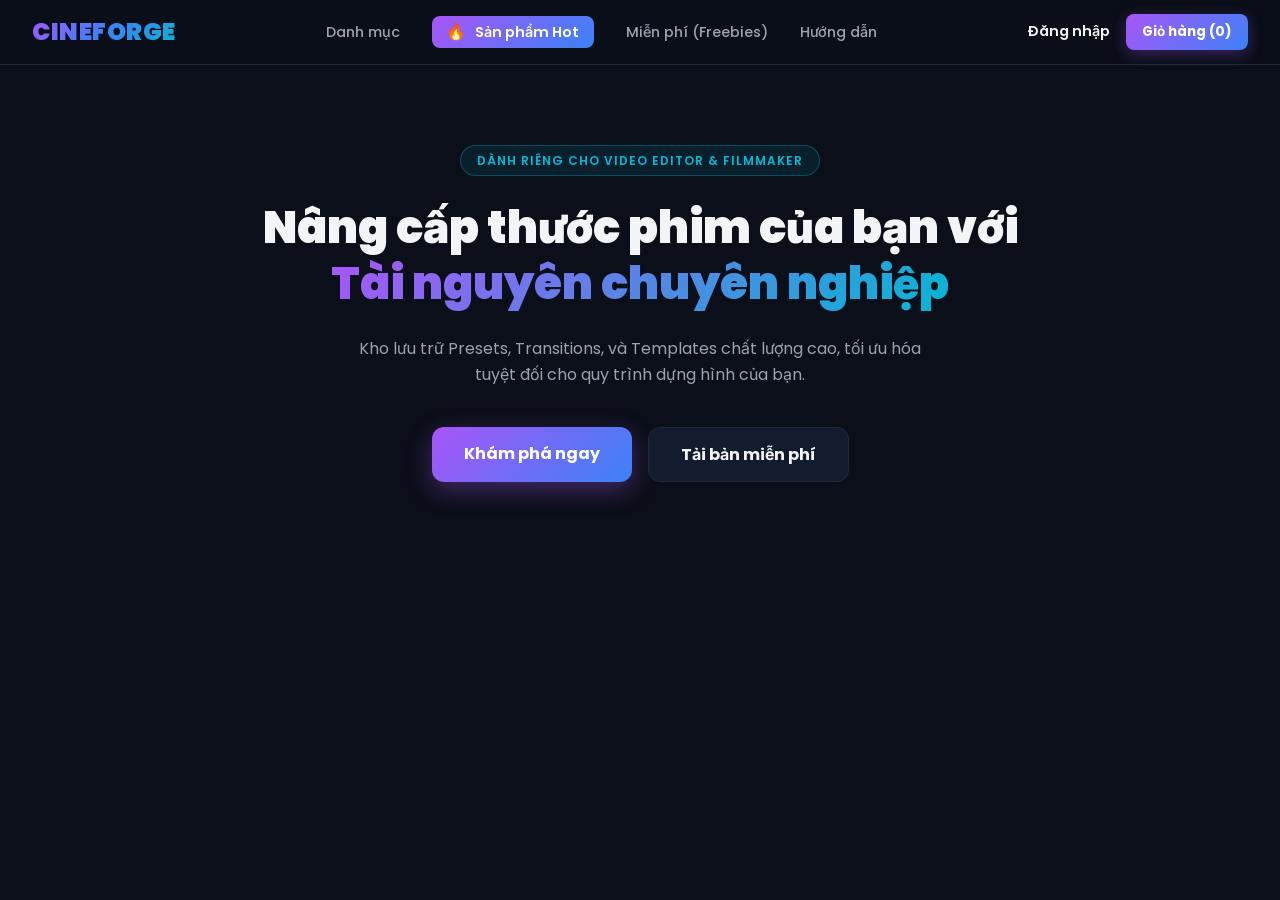
==== index.html @ b5e8103b "first commit" ====
<!doctype html>
<html lang="vi">
  <head>
    <meta charset="UTF-8" />
    <meta name="viewport" content="width=device-width, initial-scale=1.0" />
    <link rel="icon" type="image/svg+xml" href="fabicon.svg" />
    <title>Dự án sell_online</title>
    <!-- Google Fonts -->
    <link
      href="https://fonts.googleapis.com/css2?family=Inter:wght@400;500;600;700;900&family=Poppins:wght@400;600;700;900&display=swap"
      rel="stylesheet"
    />
    <!-- Liên kết file CSS riêng -->
    <link rel="stylesheet" href="style.css" />
  </head>
  <body>
    <!-- Navigation Bar -->
    <header>
      <div class="nav-container">
        <div class="logo">CINEFORGE</div>
        <ul class="nav-links">
          <li><a href="danh_muc.html">Danh mục</a></li>
          <li>
            <a
              href="san_pham.html"
              class="btn-buy"
              style="color: #ffffff; font-weight: 600"
            >
              <span class="pulse-icon">🔥</span> Sản phẩm Hot
            </a>
          </li>
          <li><a href="free.html">Miễn phí (Freebies)</a></li>
          <li><a href="help.html">Hướng dẫn</a></li>
        </ul>
        <div class="nav-actions">
          <a href="login.html" id="login" class="login-btn">Đăng nhập</a>
          <a href="gio_hang.html" class="cart-btn">Giỏ hàng (0)</a>
        </div>
      </div>
    </header>

    <!-- Hero Section -->
    <section class="hero">
      <div class="hero-badge">Dành riêng cho Video Editor & Filmmaker</div>
      <h1>
        Nâng cấp thước phim của bạn với <span>Tài nguyên chuyên nghiệp</span>
      </h1>
      <p>
        Kho lưu trữ Presets, Transitions, và Templates chất lượng cao, tối ưu
        hóa tuyệt đối cho quy trình dựng hình của bạn.
      </p>
      <div class="hero-buttons">
        <a href="kham_pha.html" class="btn-primary">Khám phá ngay</a>
        <a href="free.html" class="btn-secondary">Tải bản miễn phí</a>
      </div>
    </section>

    <!-- Modal Đăng Nhập -->
    <div id="loginModal" class="modal-overlay">
      <div class="modal-container">
        <button class="modal-close" id="closeModalBtn">&times;</button>
        <div style="text-align: center; margin-bottom: 2rem">
          <h2
            style="
              font-size: 1.75rem;
              font-weight: 900;
              margin-bottom: 0.5rem;
              color: #ffffff;
            "
          >
            Đăng Nhập
          </h2>
          <p style="color: var(--text-muted); font-size: 0.9rem">
            Truy cập vào kho tài nguyên CineForge
          </p>
        </div>

        <!-- Nút Đăng nhập nhanh bằng Google -->
        <button type="button" id="googleLoginBtn">
          <svg width="18" height="18" viewBox="0 0 24 24">
            <path
              fill="#4285F4"
              d="M23.745 12.27c0-.7-.06-1.4-.19-2.07H12v4.51h6.6c-.29 1.52-1.14 2.82-2.4 3.68v3.05h3.88c2.27-2.09 3.66-5.17 3.66-9.17z"
            />
            <path
              fill="#34A853"
              d="M12 24c3.24 0 5.95-1.08 7.93-2.91l-3.88-3.05c-1.08.72-2.45 1.16-4.05 1.16-3.13 0-5.78-2.11-6.73-4.96H1.18v3.14C3.15 21.32 7.23 24 12 24z"
            />
            <path
              fill="#FBBC05"
              d="M5.27 14.24c-.25-.72-.38-1.49-.38-2.24s.13-1.52.38-2.24V6.62H1.18C.43 8.13 0 9.82 0 12s.43 3.87 1.18 5.38l4.09-3.14z"
            />
            <path
              fill="#EA4335"
              d="M12 4.75c1.77 0 3.35.61 4.6 1.8l3.42-3.42C17.95 1.19 15.24 0 12 0 7.23 0 3.15 2.68 1.18 6.62l4.09 3.14c.95-2.85 3.6-4.96 6.73-4.96z"
            />
          </svg>
          Tiếp tục với Google
        </button>

        <div
          style="
            display: flex;
            align-items: center;
            text-align: center;
            color: var(--text-muted);
            margin-bottom: 1.25rem;
            font-size: 0.85rem;
          "
        >
          <div
            style="flex: 1; border-bottom: 1px solid var(--border-color)"
          ></div>
          <span style="padding: 0 0.75rem">hoặc đăng nhập bằng email</span>
          <div
            style="flex: 1; border-bottom: 1px solid var(--border-color)"
          ></div>
        </div>

        <form>
          <div class="form-group">
            <label>Email hoặc tên tài khoản</label>
            <input type="text" placeholder="Nhập email của bạn..." required />
          </div>
          <div class="form-group">
            <label>Mật khẩu</label>
            <input type="password" placeholder="Nhập mật khẩu..." required />
          </div>
          <button type="submit" class="modal-submit-btn">Đăng Nhập Ngay</button>
        </form>
      </div>
    </div>

    <!-- Liên kết file JavaScript -->
    <script src="script.js"></script>
  </body>
</html>
---- style.css ----
/* Thiết lập chung & Biến màu chủ đạo Dark Mode */
:root {
  --bg-dark: #0b0f19;
  --bg-card: #131b2e;
  --neon-purple: #a855f7;
  --electric-blue: #3b82f6;
  --neon-cyan: #06b6d4;
  --text-main: #f3f4f6;
  --text-muted: #9ca3af;
  --border-color: #1f2937;
}

* {
  margin: 0;
  padding: 0;
  box-sizing: border-box;
}

body {
  background-color: var(--bg-dark);
  color: var(--text-main);
  font-family: "Poppins", "Inter", sans-serif;
  line-height: 1.5;
  overflow-x: hidden;
}

/* Header & Navigation */
header {
  position: sticky;
  top: 0;
  z-index: 50;
  background-color: rgba(11, 15, 25, 0.85);
  backdrop-filter: blur(10px);
  border-bottom: 1px solid var(--border-color);
}

.nav-container {
  max-width: 1280px;
  margin: 0 auto;
  padding: 0 1.5rem;
  height: 4rem;
  display: flex;
  align-items: center;
  justify-content: space-between;
}

.logo {
  font-size: 1.5rem;
  font-weight: 900;
  background: linear-gradient(
    135deg,
    var(--neon-purple),
    var(--electric-blue),
    var(--neon-cyan)
  );
  -webkit-background-clip: text;
  -webkit-text-fill-color: transparent;
  letter-spacing: 0.5px;
}

.nav-links {
  display: flex;
  gap: 2rem;
  list-style: none;
}

.nav-links a {
  color: var(--text-muted);
  text-decoration: none;
  font-size: 0.9rem;
  font-weight: 500;
  transition: color 0.2s;
}

.nav-links a:hover {
  color: var(--neon-cyan);
}

.nav-actions {
  display: flex;
  align-items: center;
  gap: 1rem;
}

.login-btn {
  color: var(--text-main);
  text-decoration: none;
  font-size: 0.9rem;
  font-weight: 600;
  transition: color 0.2s;
}

.login-btn:hover {
  color: var(--neon-purple);
}

.cart-btn {
  background: linear-gradient(135deg, var(--neon-purple), var(--electric-blue));
  color: white;
  padding: 0.5rem 1rem;
  border-radius: 0.5rem;
  font-size: 0.85rem;
  font-weight: 700;
  text-decoration: none;
  box-shadow: 0 4px 15px rgba(168, 85, 247, 0.3);
  transition: opacity 0.2s;
}

.cart-btn:hover {
  opacity: 0.9;
}

/* file cấu hình nếu muốn nó dịnh chuyển chử khi phóng to thu nhỏ */
/* .hero {
  position: relative;
  padding: 6rem 1rem 8rem;
  text-align: center;
}

.hero-badge {
  display: inline-block;
  padding: 0.35rem 1rem;
  margin-bottom: 1.5rem;
  font-size: 0.75rem;
  font-weight: 600;
  text-transform: uppercase;
  letter-spacing: 1px;
  color: var(--neon-cyan);
  background-color: rgba(6, 182, 212, 0.1);
  border: 1px solid rgba(6, 182, 212, 0.3);
  border-radius: 50px;
}

.hero h1 {
  font-size: clamp(2.5rem, 5vw, 4rem);
  font-weight: 900;
  max-width: 900px;
  margin: 0 auto 1.5rem;
  line-height: 1.2;
}

.hero h1 span {
  background: linear-gradient(135deg, var(--neon-purple), var(--neon-cyan));
  -webkit-background-clip: text;
  -webkit-text-fill-color: transparent;
}

.hero p {
  color: var(--text-muted);
  font-size: 1.1rem;
  max-width: 650px;
  margin: 0 auto 2.5rem;
} */

/* Hero Section - Đã tối ưu chống dịch chuyển chữ */
.hero {
  position: relative;
  padding: 5rem 1rem 6rem;
  text-align: center;
  max-width: 1000px; /* Giới hạn khung chứa để chữ không bị bè ra quá rộng */
  margin: 0 auto;
}

.hero-badge {
  display: inline-block;
  padding: 0.35rem 1rem;
  margin-bottom: 1.5rem;
  font-size: 0.75rem;
  font-weight: 600;
  text-transform: uppercase;
  letter-spacing: 1px;
  color: var(--neon-cyan);
  background-color: rgba(6, 182, 212, 0.1);
  border: 1px solid rgba(6, 182, 212, 0.3);
  border-radius: 50px;
}

.hero h1 {
  /* Dùng kích thước ổn định hơn, hạn chế dùng vw quá lớn gây giật chữ */
  font-size: clamp(2rem, 3.5vw, 3.5rem);
  font-weight: 900;
  width: 100%;
  margin: 0 auto 1.5rem;
  line-height: 1.25;
  word-break: keep-all; /* Tránh ngắt từ tiếng Anh/Việt tùy tiện */
}

.hero h1 span {
  background: linear-gradient(135deg, var(--neon-purple), var(--neon-cyan));
  -webkit-background-clip: text;
  -webkit-text-fill-color: transparent;
  display: inline-block; /* Giúp cụm chữ màu không bị trôi dòng độc lập lỗi */
}

.hero p {
  color: var(--text-muted);
  font-size: 1rem;
  max-width: 600px;
  margin: 0 auto 2.5rem;
  line-height: 1.6;
}

.hero-buttons {
  display: flex;
  justify-content: center;
  gap: 1rem;
  flex-wrap: wrap;
}

.btn-primary {
  background: linear-gradient(135deg, var(--neon-purple), var(--electric-blue));
  color: white;
  padding: 0.9rem 2rem;
  border-radius: 0.75rem;
  font-weight: 700;
  text-decoration: none;
  box-shadow: 0 8px 25px rgba(168, 85, 247, 0.35);
  transition: transform 0.2s;
}

.btn-primary:hover {
  transform: translateY(-2px);
}

.btn-secondary {
  background-color: var(--bg-card);
  color: var(--text-main);
  border: 1px solid var(--border-color);
  padding: 0.9rem 2rem;
  border-radius: 0.75rem;
  font-weight: 700;
  text-decoration: none;
  transition: border-color 0.2s;
}

.btn-secondary:hover {
  border-color: var(--text-muted);
}

/* tab danh mục */
/* Shop Page Specific Styles */
.shop-container {
  max-width: 1280px;
  margin: 2rem auto;
  padding: 0 1.5rem;
  display: grid;
  grid-template-columns: 260px 1fr;
  gap: 2rem;
}

@media (max-width: 768px) {
  .shop-container {
    grid-template-columns: 1fr;
  }
}

/* Sidebar Filter */
.filter-sidebar {
  background-color: var(--bg-card);
  border: 1px solid var(--border-color);
  border-radius: 1rem;
  padding: 1.5rem;
  height: fit-content;
}

.filter-group h3 {
  font-size: 1rem;
  font-weight: 700;
  margin-bottom: 1rem;
  color: var(--text-main);
}

.filter-options {
  list-style: none;
  display: flex;
  flex-direction: column;
  gap: 0.75rem;
  margin-bottom: 1.5rem;
}

.filter-options label {
  display: flex;
  align-items: center;
  gap: 0.5rem;
  color: var(--text-muted);
  font-size: 0.9rem;
  cursor: pointer;
  transition: color 0.2s;
}

.filter-options label:hover {
  color: var(--neon-cyan);
}

/* Product Grid */
.product-grid {
  display: grid;
  grid-template-columns: repeat(auto-fill, minmax(280px, 1fr));
  gap: 1.5rem;
}

.product-card {
  background-color: var(--bg-card);
  border: 1px solid var(--border-color);
  border-radius: 1rem;
  overflow: hidden;
  transition:
    transform 0.2s,
    border-color 0.2s;
  display: flex;
  flex-direction: column;
}

.product-card:hover {
  transform: translateY(-4px);
  border-color: var(--neon-purple);
}

.product-thumb {
  position: relative;
  width: 100%;
  height: 160px;
  background: linear-gradient(135deg, #1e293b, #0f172a);
  display: flex;
  align-items: center;
  justify-content: center;
  color: var(--text-muted);
  font-weight: 600;
}

.product-badge {
  position: absolute;
  top: 10px;
  left: 10px;
  background: rgba(168, 85, 247, 0.85);
  backdrop-filter: blur(4px);
  color: white;
  font-size: 0.7rem;
  font-weight: 700;
  padding: 0.25rem 0.6rem;
  border-radius: 4px;
}

.product-content {
  padding: 1.25rem;
  display: flex;
  flex-direction: column;
  flex-grow: 1;
}

.product-title {
  font-size: 1rem;
  font-weight: 700;
  margin-bottom: 0.5rem;
  color: var(--text-main);
}

.product-desc {
  font-size: 0.85rem;
  color: var(--text-muted);
  margin-bottom: 1rem;
  flex-grow: 1;
}

.product-footer {
  display: flex;
  align-items: center;
  justify-content: space-between;
  border-top: 1px solid var(--border-color);
  padding-top: 1rem;
  margin-top: auto;
}

.product-price {
  font-size: 1.1rem;
  font-weight: 900;
  color: var(--neon-cyan);
}

.btn-buy {
  background: linear-gradient(135deg, var(--neon-purple), var(--electric-blue));
  color: white;
  padding: 0.4rem 0.9rem;
  border-radius: 0.5rem;
  font-size: 0.8rem;
  font-weight: 700;
  text-decoration: none;
  transition: opacity 0.2s;
}

.btn-buy:hover {
  opacity: 0.9;
}

/* tab sản phẩm */
/* Product Detail Page Styles */
.product-detail-container {
  max-width: 1200px;
  margin: 2.5rem auto;
  padding: 0 1.5rem;
  display: grid;
  grid-template-columns: 1.2fr 1fr;
  gap: 3rem;
}

@media (max-width: 900px) {
  .product-detail-container {
    grid-template-columns: 1fr;
  }
}

.product-media-preview {
  width: 100%;
  aspect-ratio: 16/9;
  background: linear-gradient(135deg, #1e293b, #0f172a);
  border: 1px solid var(--border-color);
  border-radius: 1rem;
  display: flex;
  flex-direction: column;
  align-items: center;
  justify-content: center;
  color: var(--text-muted);
  font-weight: 600;
  margin-bottom: 1.5rem;
  position: relative;
  overflow: hidden;
}

.product-info-box {
  background-color: var(--bg-card);
  border: 1px solid var(--border-color);
  border-radius: 1rem;
  padding: 2rem;
}

.product-specs {
  display: grid;
  grid-template-columns: 1fr 1fr;
  gap: 1rem;
  margin: 1.5rem 0;
  padding: 1.25rem 0;
  border-top: 1px solid var(--border-color);
  border-bottom: 1px solid var(--border-color);
}

.spec-item span {
  display: block;
  font-size: 0.8rem;
  color: var(--text-muted);
}

.spec-item strong {
  font-size: 0.95rem;
  color: var(--text-main);
}

.price-tag {
  font-size: 2rem;
  font-weight: 900;
  color: var(--neon-cyan);
  margin-bottom: 1rem;
}

.install-guide {
  margin-top: 1.5rem;
  background: rgba(168, 85, 247, 0.05);
  border: 1px dashed rgba(168, 85, 247, 0.3);
  padding: 1rem;
  border-radius: 0.75rem;
}

.install-guide h4 {
  color: var(--neon-purple);
  font-size: 0.95rem;
  margin-bottom: 0.5rem;
}

.install-guide p {
  font-size: 0.85rem;
  color: var(--text-muted);
}
/*  */
/* Hiệu ứng nhịp tim cho nút */
.pulse-icon {
  display: inline-block;
  animation: pulse 1.5s infinite;
  margin-right: 6px; /* Khoảng cách giữa icon và chữ */
  font-size: 1.1em;
}

@keyframes pulse {
  0% {
    transform: scale(1);
    opacity: 0.8;
  }
  50% {
    transform: scale(1.2);
    opacity: 1;
  }
  100% {
    transform: scale(1);
    opacity: 0.8;
  }
}
/*  */
/* tab help */
/* Help Page Styles */
.help-container {
  max-width: 900px;
  margin: 3rem auto;
  padding: 0 1.5rem;
}

.help-section {
  margin-bottom: 2.5rem;
}

.help-section h2 {
  font-size: 1.5rem;
  font-weight: 800;
  margin-bottom: 1.25rem;
  color: var(--text-main);
  display: flex;
  align-items: center;
  gap: 0.5rem;
}

.faq-box {
  background-color: var(--bg-card);
  border: 1px solid var(--border-color);
  border-radius: 1rem;
  padding: 1.5rem;
  margin-bottom: 1rem;
  transition: border-color 0.2s;
}

.faq-box:hover {
  border-color: var(--neon-cyan);
}

.faq-question {
  font-size: 1.05rem;
  font-weight: 700;
  color: var(--text-main);
  margin-bottom: 0.5rem;
}

.faq-answer {
  font-size: 0.9rem;
  color: var(--text-muted);
  line-height: 1.6;
}

/* Đăng nhập */
/* Google */
/* Style cho nút đăng nhập Google trong Modal */
#googleLoginBtn {
  width: 100%;
  padding: 0.75rem;
  background-color: #ffffff;
  color: #374151;
  border: 1px solid var(--border-color);
  border-radius: 0.5rem;
  font-weight: 600;
  font-size: 0.95rem;
  cursor: pointer;
  display: flex;
  align-items: center;
  justify-content: center;
  gap: 0.75rem;
  margin-bottom: 1.25rem;
  transition:
    background-color 0.2s,
    transform 0.1s;
}

#googleLoginBtn:hover {
  background-color: #f3f4f6; /* Đổi màu nhẹ khi rê chuột vào */
}
/*  */
/* Modal Popup Styles */
.modal-overlay {
  display: none; /* Mặc định ẩn đi */
  position: fixed;
  top: 0;
  left: 0;
  width: 100%;
  height: 100%;
  background-color: rgba(0, 0, 0, 0.7);
  backdrop-filter: blur(5px);
  z-index: 1000;
  justify-content: center;
  align-items: center;
}

.modal-container {
  background-color: var(--bg-card);
  border: 1px solid var(--border-color);
  border-radius: 1.25rem;
  padding: 2.5rem;
  width: 100%;
  max-width: 400px;
  box-shadow: 0 20px 40px rgba(0, 0, 0, 0.5);
  position: relative;
  animation: modalScale 0.3s ease-in-out;
}

@keyframes modalScale {
  from {
    transform: scale(0.8);
    opacity: 0;
  }
  to {
    transform: scale(1);
    opacity: 1;
  }
}

.modal-close {
  position: absolute;
  top: 1.25rem;
  right: 1.25rem;
  background: none;
  border: none;
  color: var(--text-muted);
  font-size: 1.5rem;
  cursor: pointer;
  transition: color 0.2s;
}

.modal-close:hover {
  color: var(--text-main);
}

.form-group {
  margin-bottom: 1.25rem;
}

.form-group label {
  display: block;
  font-size: 0.9rem;
  color: var(--text-muted);
  margin-bottom: 0.5rem;
}

.form-group input {
  width: 100%;
  padding: 0.75rem 1rem;
  background-color: #0b0f19;
  border: 1px solid var(--border-color);
  border-radius: 0.5rem;
  color: var(--text-main);
  font-size: 1rem;
  outline: none;
  transition: border-color 0.2s;
}

.form-group input:focus {
  border-color: var(--neon-cyan);
}

.modal-submit-btn {
  width: 100%;
  padding: 0.75rem;
  background: linear-gradient(135deg, var(--neon-purple), var(--electric-blue));
  color: white;
  border: none;
  border-radius: 0.5rem;
  font-weight: 700;
  font-size: 1rem;
  cursor: pointer;
  margin-top: 0.5rem;
  transition: opacity 0.2s;
}

.modal-submit-btn:hover {
  opacity: 0.9;
}

/* khám phá */
/* Tinh chỉnh lại thanh header cho thoáng và đẹp hơn */
.header {
  display: flex;
  justify-content: space-between;
  align-items: center;
  padding: 1.25rem 5%; /* Thêm khoảng đệm trên dưới và trái phải */
  background-color: var(--bg-card, #0b0f19);
  border-bottom: 1px solid var(--border-color, #1f293d);
  position: sticky;
  top: 0;
  z-index: 100;
}

.logo {
  font-size: 1.5rem;
  font-weight: 900;
  color: var(--neon-purple, #a855f7);
}

.nav-links {
  display: flex;
  gap: 2rem; /* Khoảng cách giữa các mục menu */
}

.nav-links a {
  color: var(--text-muted, #9ca3af);
  text-decoration: none;
  font-weight: 500;
  transition: color 0.2s;
}

.nav-links a:hover,
.nav-links a.active {
  color: #ffffff;
}

.login-btn {
  text-decoration: none;
  color: var(--text-main, #ffffff);
  font-weight: 600;
}

/* Giỏ hàng */
.cart-actions {
  display: flex !important;
  gap: 15px !important;
  width: 100% !important;
  margin-top: 20px !important;
}

.cart-actions .btn-back,
.cart-actions .btn-checkout {
  flex: 1 !important;
  width: 50% !important;
  padding: 12px 20px !important;
  font-size: 1rem !important;
  font-weight: 600 !important;
  border-radius: 8px !important;
  text-align: center !important;
  display: inline-flex !important;
  justify-content: center !important;
  align-items: center !important;
  box-sizing: border-box !important;
  text-decoration: none !important;
}

.cart-actions .btn-back {
  background-color: transparent !important;
  border: 1px solid rgba(255, 255, 255, 0.2) !important;
  color: #d1d5db !important;
}

.cart-actions .btn-checkout {
  background: linear-gradient(135deg, #00f2fe, #4facfe) !important;
  color: #0b0f19 !important;
  border: none !important;
  cursor: pointer !important;
}
/*  */
/* download */
/* --- CSS RIÊNG CHO TRANG DOWNLOAD / FREEBIES --- */
/* body {
  background-color: #0b0f19 !important;
  color: #f3f4f6 !important;
  font-family: inherit;
  margin: 0;
  padding: 0;
}

.freebies-section {
  max-width: 1100px;
  margin: 4rem auto;
  padding: 0 2rem;
}

.freebies-header {
  text-align: center;
  margin-bottom: 3.5rem;
}

.freebies-badge {
  display: inline-block;
  padding: 0.4rem 1.2rem;
  font-size: 0.75rem;
  font-weight: 600;
  text-transform: uppercase;
  letter-spacing: 1.5px;
  color: #00f2fe;
  background-color: rgba(6, 182, 212, 0.1);
  border: 1px solid rgba(6, 182, 212, 0.3);
  border-radius: 50px;
  margin-bottom: 1.2rem;
}

.freebies-header h2 {
  font-size: 2.5rem;
  font-weight: 800;
  color: #ffffff;
  margin-bottom: 0.75rem;
}

.freebies-header h2 span {
  background: linear-gradient(135deg, #a855f7, #00f2fe);
  -webkit-background-clip: text;
  -webkit-text-fill-color: transparent;
}

.freebies-header p {
  color: #9ca3af;
  font-size: 1.05rem;
}

.freebies-grid {
  display: grid;
  grid-template-columns: repeat(auto-fit, minmax(340px, 1fr));
  gap: 2.5rem;
}

.freebie-card {
  background-color: #121826;
  border: 1px solid rgba(255, 255, 255, 0.08);
  border-radius: 1rem;
  overflow: hidden;
  transition: all 0.3s ease;
  box-shadow: 0 10px 30px rgba(0, 0, 0, 0.4);
}

.freebie-card:hover {
  border-color: rgba(0, 242, 254, 0.35);
  transform: translateY(-5px);
  box-shadow: 0 15px 35px rgba(0, 242, 254, 0.15);
}

.freebie-banner {
  height: 180px;
  background: linear-gradient(135deg, #1f2937, #111827);
  display: flex;
  align-items: center;
  justify-content: center;
  color: #00f2fe;
  font-weight: 700;
  font-size: 1.15rem;
  border-bottom: 1px solid rgba(255, 255, 255, 0.06);
  text-align: center;
  padding: 0 1rem;
}

.freebie-body {
  padding: 1.8rem;
}

.freebie-name {
  font-size: 1.2rem;
  font-weight: 700;
  color: #ffffff;
  margin-bottom: 0.6rem;
}

.freebie-text {
  color: #9ca3af;
  font-size: 0.95rem;
  margin-bottom: 2rem;
  line-height: 1.6;
}

.freebie-footer {
  display: flex;
  justify-content: space-between;
  align-items: center;
}

.freebie-price {
  color: #00f2fe;
  font-weight: 800;
  font-size: 1.3rem;
}

.btn-download {
  padding: 0.7rem 1.4rem;
  background: linear-gradient(135deg, #00f2fe, #4facfe);
  color: #0b0f19;
  font-weight: 700;
  border: none;
  border-radius: 0.5rem;
  cursor: pointer;
  transition: all 0.2s ease;
  box-shadow: 0 4px 15px rgba(0, 242, 254, 0.25);
}

.btn-download:hover {
  opacity: 0.9;
  transform: translateY(-2px);
  box-shadow: 0 6px 20px rgba(0, 242, 254, 0.45);
} */

/* logout */
.logout-btn {
  background-color: #ef4444; /* Màu đỏ nổi bật cho nút thoát */
  color: #ffffff;
  font-weight: 600;
  padding: 0.5rem 1rem;
  border: none;
  border-radius: 0.5rem;
  cursor: pointer;
  transition: background-color 0.2s;
}

.logout-btn:hover {
  background-color: #dc2626;
}

/* name */
#custom-toast {
  position: fixed;
  bottom: 20px;
  right: 20px;
  background: #121824;
  color: #fff;
  padding: 1rem 1.5rem;
  border-radius: 0.75rem;
  border: 1px solid #38bdf8;
  box-shadow: 0 10px 25px rgba(0, 0, 0, 0.5);
  z-index: 10000;
  display: flex;
  align-items: center;
  gap: 0.75rem;
  transform: translateY(100px);
  opacity: 0;
  transition: all 0.3s ease;
}
#custom-toast.show {
  transform: translateY(0);
  opacity: 1;
}

/* FREE */
/* Ẩn hộp thông báo khi vừa vào trang */
#custom-toast {
  display: none !important;
  position: fixed;
  bottom: 20px;
  right: 20px;
  background: #0b0f19;
  border: 1px solid var(--neon-cyan);
  color: #fff;
  padding: 1rem 1.5rem;
  border-radius: 0.5rem;
  box-shadow: 0 4px 12px rgba(0, 0, 0, 0.5);
  z-index: 9999;
}

/* Ẩn Modal QR mặc định khi mới vào trang */
/* #qr-modal,
.qr-modal-container {
  display: none !important;
} */

button[onclick*="closeQRModal"] {
  display: none !important;
}

.nav-container {
  width: 100%; /* Trải dài toàn bộ chiều ngang */
  max-width: 100% !important; /* Bỏ giới hạn chiều rộng cũ */
  padding: 0 2rem; /* Tạo khoảng cách đệm hai bên cho đẹp mắt không bị sát mép */
  display: flex;
  justify-content: space-between;
  align-items: center;
}
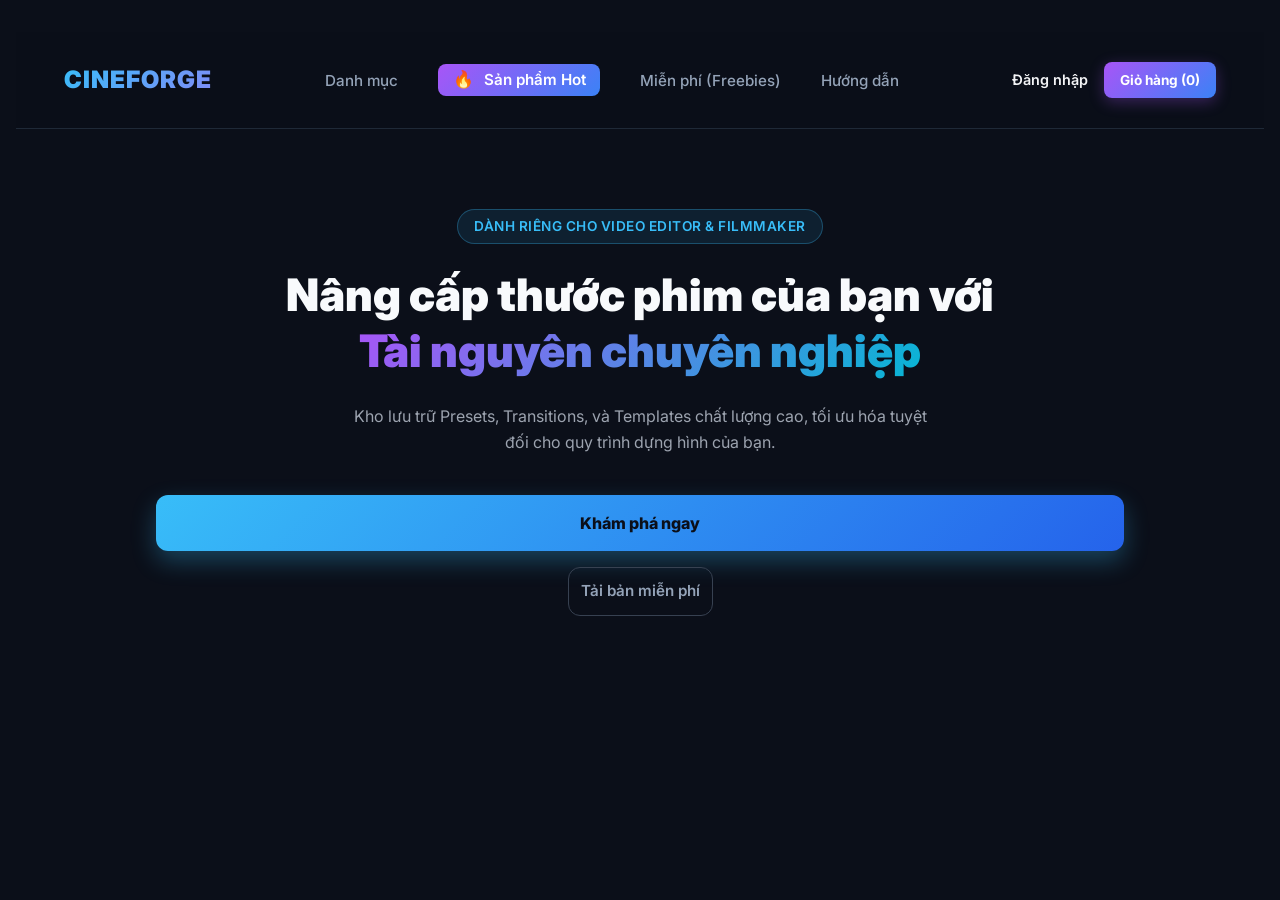
==== commit 19c78f30: "Update lần 2: chỉnh sửa phần thanh toán, download" ====
--- a/index.html
+++ b/index.html
@@ -12,6 +12,141 @@
     />
     <!-- Liên kết file CSS riêng -->
     <link rel="stylesheet" href="style.css" />
+    <style>
+      * {
+        margin: 0;
+        padding: 0;
+        box-sizing: border-box;
+      }
+
+      body {
+        background-color: #0b0f19;
+        color: #f8fafc;
+        font-family: "Inter", sans-serif;
+        overflow-x: hidden;
+        line-height: 1.5;
+      }
+
+      /* --- HEADER & MENU ĐÃ CÂN ĐỐI --- */
+      header {
+        width: 100%;
+        background-color: rgba(11, 15, 25, 0.95);
+        backdrop-filter: blur(10px);
+        border-bottom: 1px solid #1f2937;
+        position: sticky;
+        top: 0;
+        z-index: 1000;
+        padding: 1rem 2rem;
+      }
+
+      .nav-container {
+        max-width: 1300px;
+        margin: 0 auto;
+        display: flex;
+        justify-content: space-between;
+        align-items: center;
+        padding: 0 1rem;
+      }
+
+      .logo {
+        font-size: 1.5rem;
+        font-weight: 900;
+        background: linear-gradient(135deg, #38bdf8, #818cf8);
+        -webkit-background-clip: text;
+        -webkit-text-fill-color: transparent;
+        letter-spacing: 1px;
+        text-decoration: none;
+      }
+
+      .nav-links {
+        display: flex;
+        list-style: none;
+        gap: 2.5rem;
+        align-items: center;
+        margin: 0 auto;
+      }
+
+      .nav-links a {
+        color: #94a3b8;
+        text-decoration: none;
+        font-weight: 500;
+        font-size: 0.95rem;
+        transition: color 0.2s ease;
+      }
+
+      .nav-links a:hover,
+      .nav-links a.active {
+        color: #38bdf8;
+      }
+
+      .nav-actions {
+        display: flex;
+        gap: 1rem;
+        align-items: center;
+      }
+
+      /* --- HERO SECTION --- */
+      .hero-section {
+        max-width: 900px;
+        margin: 0 auto;
+        padding: 6rem 1rem 4rem 1rem;
+        text-align: center;
+      }
+
+      .hero-badge {
+        display: inline-block;
+        background: rgba(56, 189, 248, 0.1);
+        color: #38bdf8;
+        border: 1px solid rgba(56, 189, 248, 0.3);
+        padding: 0.4rem 1rem;
+        border-radius: 50px;
+        font-size: 0.85rem;
+        font-weight: 600;
+        margin-bottom: 1.5rem;
+        letter-spacing: 0.5px;
+      }
+
+      .hero-title {
+        font-size: clamp(2.5rem, 5vw, 4rem);
+        font-weight: 900;
+        line-height: 1.15;
+        color: #ffffff;
+        margin-bottom: 1.25rem;
+      }
+
+      .hero-title span {
+        background: linear-gradient(135deg, #38bdf8, #c084fc, #f43f5e);
+        -webkit-background-clip: text;
+        -webkit-text-fill-color: transparent;
+      }
+
+      .hero-desc {
+        color: #94a3b8;
+        font-size: 1.1rem;
+        max-width: 650px;
+        margin: 0 auto 2.5rem auto;
+      }
+
+      .btn-primary {
+        display: inline-block;
+        background: linear-gradient(135deg, #38bdf8, #2563eb);
+        color: #0b0f19;
+        padding: 1rem 2.5rem;
+        border-radius: 0.75rem;
+        font-weight: 800;
+        font-size: 1rem;
+        text-decoration: none;
+        box-shadow: 0 10px 25px rgba(56, 189, 248, 0.3);
+        transition:
+          transform 0.2s,
+          box-shadow 0.2s;
+      }
+
+      .btn-primary:hover {
+        transform: translateY(-2px);
+        box-shadow: 0 15px 30px rgba(56, 189, 248, 0.5);
+      }
+    </style>
   </head>
   <body>
     <!-- Navigation Bar -->
--- a/style.css
+++ b/style.css
@@ -967,3 +967,155 @@
   justify-content: space-between;
   align-items: center;
 }
+
+/* QR */
+body {
+  background-color: #0b0f19;
+  color: #fff;
+  font-family: "Inter", sans-serif;
+  margin: 0;
+  padding: 2rem 1rem;
+}
+
+.checkout-card {
+  max-width: 500px;
+  margin: 0 auto;
+  background: #121824;
+  border: 1px solid #1f2937;
+  padding: 2.5rem;
+  border-radius: 1.25rem;
+  box-shadow: 0 20px 40px rgba(0, 0, 0, 0.7);
+  box-sizing: border-box;
+}
+
+.checkout-title {
+  font-size: 1.5rem;
+  font-weight: 900;
+  margin-bottom: 0.5rem;
+  color: #38bdf8;
+  text-align: center;
+}
+
+.checkout-subtitle {
+  text-align: center;
+  color: #94a3b8;
+  margin-bottom: 1.5rem;
+  font-size: 0.95rem;
+}
+
+.section-title {
+  font-size: 1rem;
+  font-weight: 700;
+  margin-bottom: 0.5rem;
+  color: #fff;
+}
+
+.input-field {
+  width: 100%;
+  background: #0b0f19;
+  border: 1px solid #374151;
+  padding: 0.85rem 1rem;
+  border-radius: 0.5rem;
+  color: #fff;
+  font-size: 0.95rem;
+  outline: none;
+  box-sizing: border-box;
+}
+
+.qr-box {
+  background: #0b0f19;
+  border: 1px solid #3b82f6;
+  border-radius: 1rem;
+  padding: 1.5rem;
+  text-align: center;
+  margin-bottom: 1.5rem;
+}
+
+.qr-image-wrapper {
+  background: #fff;
+  padding: 0.75rem;
+  border-radius: 0.75rem;
+  display: inline-block;
+  margin-bottom: 1rem;
+}
+
+.qr-image {
+  width: 200px;
+  height: 200px;
+  display: block;
+}
+
+.qr-info {
+  font-size: 0.85rem;
+  color: #94a3b8;
+  text-align: left;
+  background: #121824;
+  padding: 0.75rem;
+  border-radius: 0.5rem;
+  border: 1px solid #374151;
+}
+
+.btn-primary {
+  background: linear-gradient(135deg, #38bdf8, #3b82f6);
+  color: #fff;
+  border: none;
+  padding: 0.9rem;
+  border-radius: 0.75rem;
+  font-weight: bold;
+  cursor: pointer;
+  font-size: 1rem;
+  width: 100%;
+  box-sizing: border-box;
+}
+
+.btn-secondary {
+  background: transparent;
+  color: #94a3b8;
+  border: 1px solid #374151;
+  padding: 0.75rem;
+  border-radius: 0.75rem;
+  text-align: center;
+  text-decoration: none;
+  font-weight: 600;
+  font-size: 0.95rem;
+  display: block;
+  box-sizing: border-box;
+}
+
+@keyframes spin {
+  0% {
+    transform: rotate(0deg);
+  }
+  100% {
+    transform: rotate(360deg);
+  }
+}
+
+.loading-overlay {
+  position: fixed;
+  inset: 0;
+  background: rgba(0, 0, 0, 0.9);
+  z-index: 9999;
+  display: flex;
+  flex-direction: column;
+  justify-content: center;
+  align-items: center;
+  color: #fff;
+  font-family: "Inter", sans-serif;
+}
+
+.loading-spinner {
+  border: 4px solid #1f2937;
+  border-top: 4px solid #38bdf8;
+  border-radius: 50%;
+  width: 50px;
+  height: 50px;
+  animation: spin 1s linear infinite;
+  margin-bottom: 1rem;
+}
+
+.stk-highlight {
+  color: #38bdf8;
+  font-weight: 700;
+  letter-spacing: 0.5px;
+}
